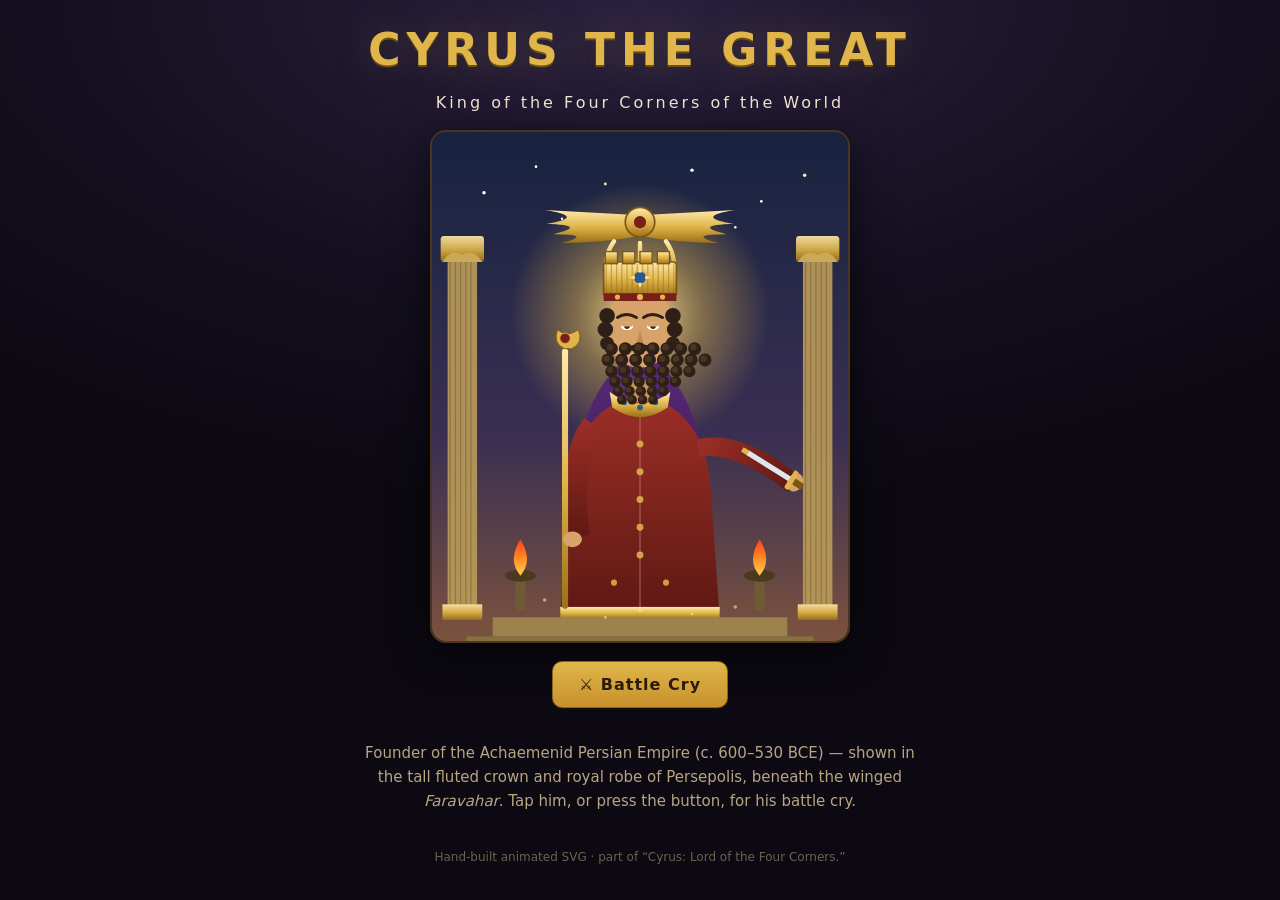
==== cyrus.html @ c3f7ebbc "Add a fully animated illustration of Cyrus the Great - New js/hero.js: a hand-built, self-contained " ====
<!DOCTYPE html>
<html lang="en">
<head>
<meta charset="UTF-8" />
<meta name="viewport" content="width=device-width, initial-scale=1.0" />
<title>Cyrus the Great — Animated</title>
<meta name="description" content="A hand-built, fully animated illustration of Cyrus the Great, founder of the Achaemenid Persian Empire." />
<style>
  :root{ --gold:#e0b64b; --cream:#f2e6cf; --muted:#b8a582; }
  *{box-sizing:border-box;}
  html,body{margin:0;height:100%;}
  body{min-height:100%;font-family:"Trebuchet MS","Segoe UI",system-ui,sans-serif;color:var(--cream);
    background:radial-gradient(1000px 500px at 50% 0%, #2a2140, #140f1e 60%, #0c0912);
    display:flex;flex-direction:column;align-items:center;justify-content:center;gap:18px;padding:24px 16px;text-align:center;}
  h1{margin:0;font-size:clamp(26px,5vw,44px);letter-spacing:6px;color:var(--gold);text-shadow:0 2px 0 #6b4d16,0 0 40px rgba(224,182,75,.25);}
  .sub{margin:0;color:var(--cream);letter-spacing:3px;font-weight:400;}
  .stage{width:min(92vw,420px);border-radius:16px;overflow:hidden;border:2px solid #4a3620;
    box-shadow:0 10px 40px rgba(0,0,0,.6);cursor:pointer;}
  .stage svg{display:block;width:100%;height:auto;}
  .cap{color:var(--muted);max-width:560px;line-height:1.6;font-size:15px;}
  .btn{font-family:inherit;font-weight:800;font-size:16px;letter-spacing:1px;color:#2a1c09;
    background:linear-gradient(180deg,var(--gold),#c8912b);border:1px solid #8a6418;border-radius:10px;
    padding:13px 26px;cursor:pointer;box-shadow:0 2px 0 #140e09;transition:transform .08s,filter .12s;}
  .btn:hover{transform:translateY(-1px);filter:brightness(1.1);}
  .btn:active{transform:translateY(1px);}
  .foot{color:#6e6150;font-size:12px;margin-top:4px;}
</style>
</head>
<body>
  <h1>CYRUS THE GREAT</h1>
  <p class="sub">King of the Four Corners of the World</p>
  <div class="stage" id="stage"></div>
  <button class="btn" id="cry">⚔️ Battle Cry</button>
  <p class="cap">Founder of the Achaemenid Persian Empire (c.&nbsp;600–530&nbsp;BCE) — shown in the tall fluted crown and royal robe of Persepolis, beneath the winged <em>Faravahar</em>. Tap him, or press the button, for his battle cry.</p>
  <p class="foot">Hand-built animated SVG · part of “Cyrus: Lord of the Four Corners.”</p>

  <script src="js/hero.js"></script>
  <script>
    document.getElementById("stage").innerHTML = window.CYRUS_SVG;
    const fire = () => window.cyrusCry(document.getElementById("stage"));
    document.getElementById("stage").onclick = fire;
    document.getElementById("cry").onclick = fire;
    setTimeout(fire, 600);
  </script>
</body>
</html>
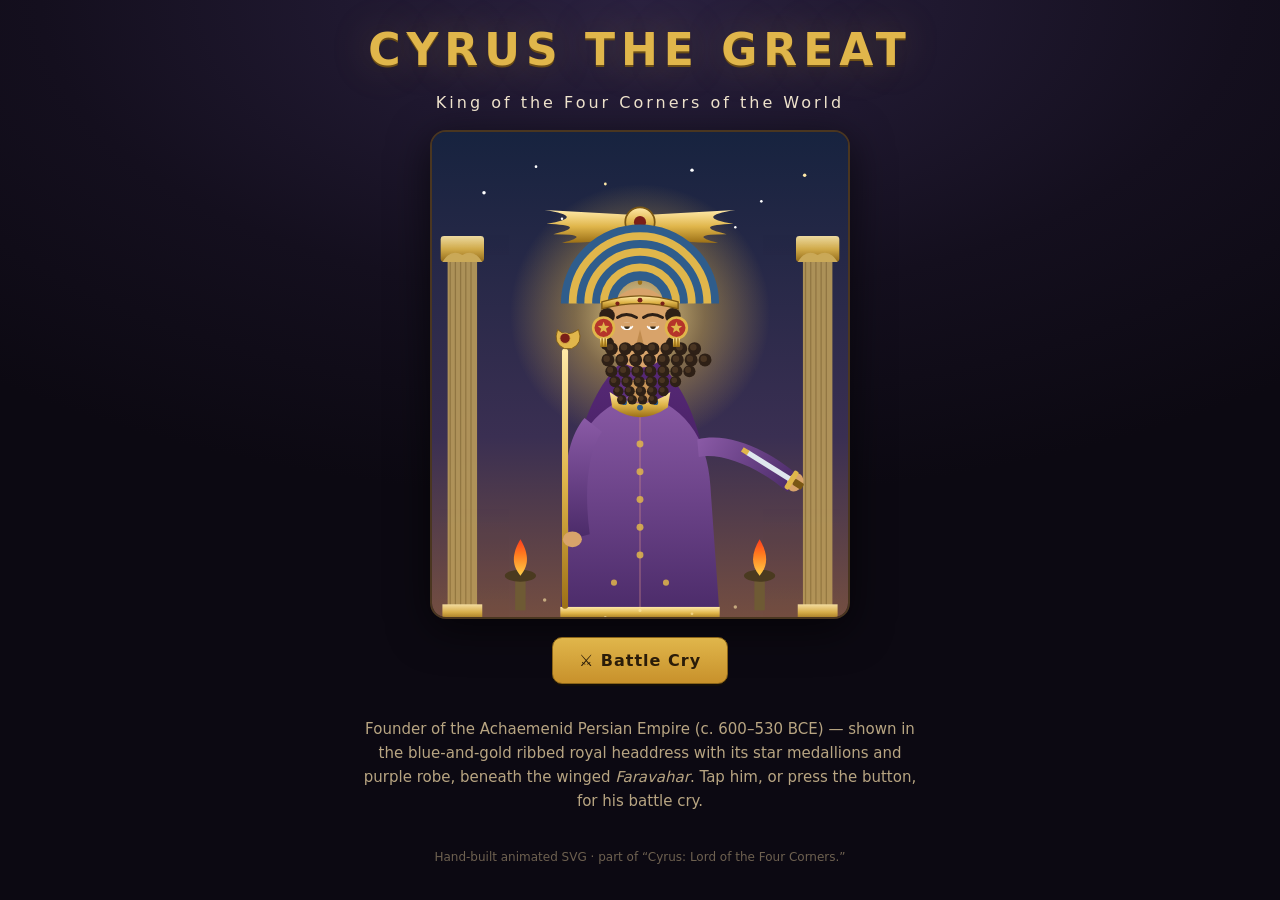
==== commit 098c179e: "Restyle Cyrus with a ribbed royal headdress and purple robe Refines the animated Cyrus portrait towa" ====
--- a/cyrus.html
+++ b/cyrus.html
@@ -31,7 +31,7 @@
   <p class="sub">King of the Four Corners of the World</p>
   <div class="stage" id="stage"></div>
   <button class="btn" id="cry">⚔️ Battle Cry</button>
-  <p class="cap">Founder of the Achaemenid Persian Empire (c.&nbsp;600–530&nbsp;BCE) — shown in the tall fluted crown and royal robe of Persepolis, beneath the winged <em>Faravahar</em>. Tap him, or press the button, for his battle cry.</p>
+  <p class="cap">Founder of the Achaemenid Persian Empire (c.&nbsp;600–530&nbsp;BCE) — shown in the blue‑and‑gold ribbed royal headdress with its star medallions and purple robe, beneath the winged <em>Faravahar</em>. Tap him, or press the button, for his battle cry.</p>
   <p class="foot">Hand-built animated SVG · part of “Cyrus: Lord of the Four Corners.”</p>
 
   <script src="js/hero.js"></script>
